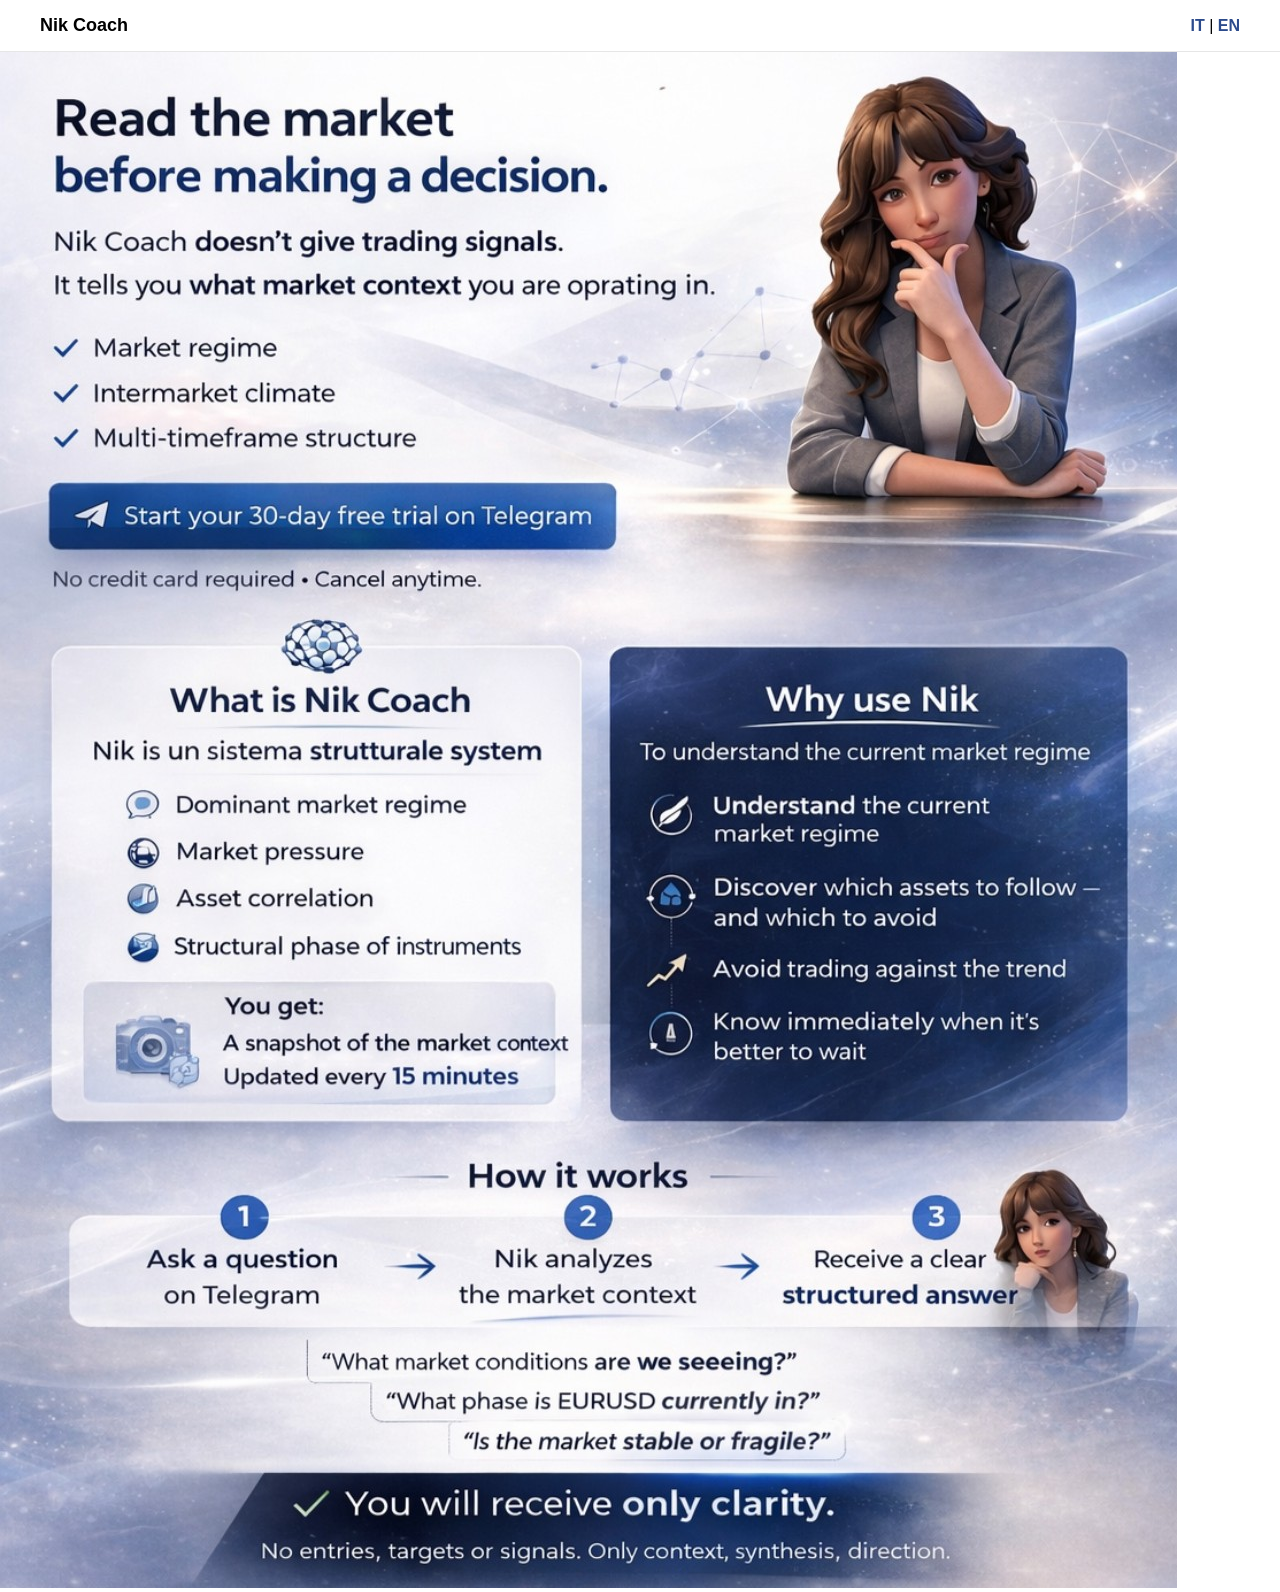
==== en.html @ 0c741415 "Create en.html" ====
<!DOCTYPE html>
<html lang="en">

<head>

<meta charset="UTF-8">
<meta name="viewport" content="width=device-width, initial-scale=1.0">

<title>Nik Coach | Read the market before making a decision</title>

<link rel="stylesheet" href="style.css">

</head>


<body>


<header class="topbar">

<div class="logo">

Nik Coach

</div>

<div class="lang">

<a href="it.html">IT</a> |
<a href="en.html">EN</a>

</div>

</header>



<section class="landing">

<img src="images/landing-en.jpeg" alt="Nik Coach market context analysis">

</section>


</body>
</html>
---- style.css ----
body{

margin:0;
padding:0;

font-family:Arial, Helvetica, sans-serif;

background:#ffffff;

}


/* HEADER */

.topbar{

display:flex;
justify-content:space-between;
align-items:center;

padding:15px 40px;

background:white;

border-bottom:1px solid #e6e6e6;

}


.logo{

display:flex;
align-items:center;
gap:10px;

font-weight:bold;
font-size:18px;

}


.logo img{

height:32px;

}


.lang a{

text-decoration:none;
color:#2c4b8c;
font-weight:bold;

}



/* HERO */

.hero img{

width:100%;
display:block;

}



/* SEO TEXT */

.seo-text{

max-width:900px;

margin:auto;

padding:40px 20px;

line-height:1.6;

text-align:center;

}



/* FOOTER IMAGE */

.footer-image img{

width:100%;
display:block;

}



/* MOBILE */

@media (max-width:768px){

.topbar{

padding:10px 20px;

}

.logo span{

font-size:16px;

}

}
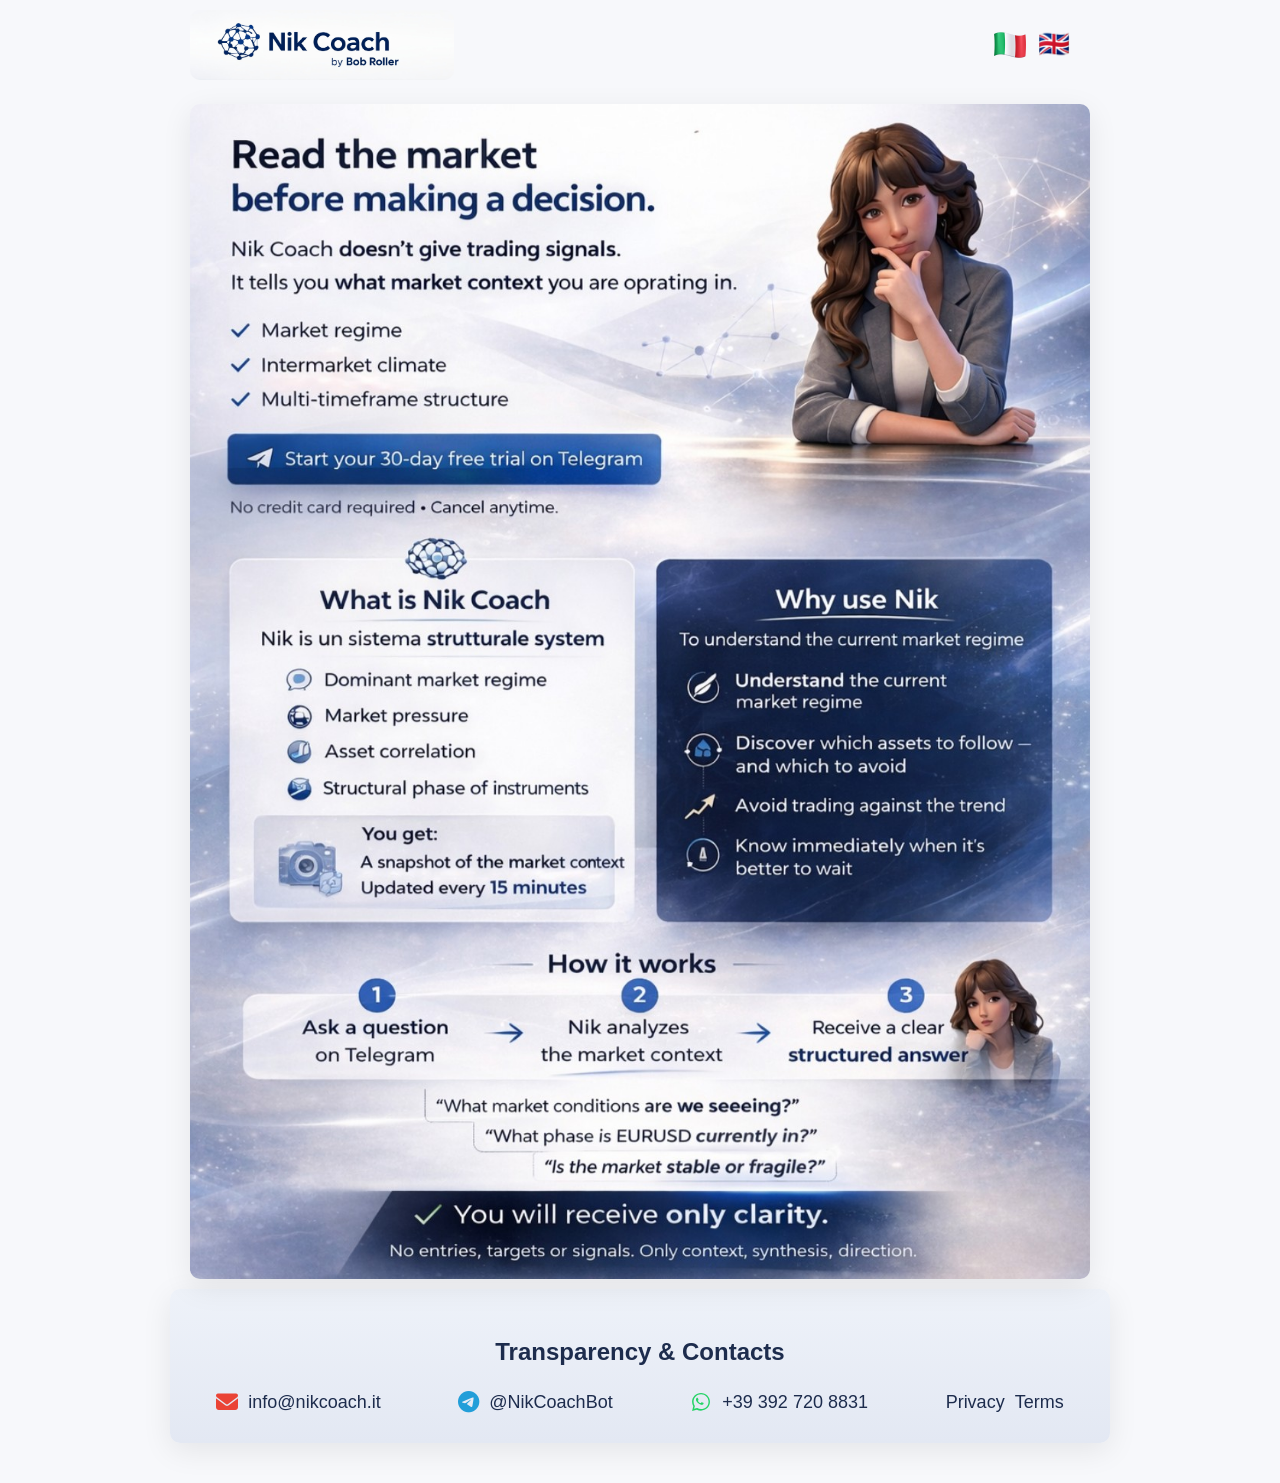
==== commit 3d228631: "Update en.html" ====
--- a/en.html
+++ b/en.html
@@ -1,3 +1,4 @@
+
 <!DOCTYPE html>
 <html lang="en">
 
@@ -8,7 +9,12 @@
 
 <title>Nik Coach | Read the market before making a decision</title>
 
+<meta name="description" content="Nik Coach is a structural market analysis system that helps understand market context before making decisions.">
+
 <link rel="stylesheet" href="style.css">
+
+<!-- FONT AWESOME -->
+<link rel="stylesheet" href="https://cdnjs.cloudflare.com/ajax/libs/font-awesome/6.5.0/css/all.min.css">
 
 </head>
 
@@ -19,15 +25,18 @@
 <header class="topbar">
 
 <div class="logo">
-
-Nik Coach
-
+<img src="images/logo.png" alt="Nik Coach">
 </div>
 
 <div class="lang">
 
-<a href="it.html">IT</a> |
-<a href="en.html">EN</a>
+<a href="it.html">
+<img src="images/flag-it.png" alt="Italian">
+</a>
+
+<a href="en.html">
+<img src="images/flag-en.png" alt="English">
+</a>
 
 </div>
 
@@ -37,10 +46,87 @@
 
 <section class="landing">
 
+<div class="landing-wrapper">
+
 <img src="images/landing-en.jpeg" alt="Nik Coach market context analysis">
+
+
+<!-- TELEGRAM AREA -->
+
+<div class="telegram-area">
+
+<div class="telegram-menu">
+
+<a href="https://t.me/NikCoachBot" target="_blank">
+<i class="fa-brands fa-apple"></i> iPhone
+</a>
+
+<a href="https://t.me/NikCoachBot" target="_blank">
+<i class="fa-brands fa-android"></i> Android
+</a>
+
+<a href="https://desktop.telegram.org/" target="_blank">
+<i class="fa-solid fa-desktop"></i> Desktop
+</a>
+
+<a href="https://web.telegram.org/" target="_blank">
+<i class="fa-solid fa-globe"></i> Web
+</a>
+
+</div>
+
+</div>
+
+</div>
 
 </section>
 
 
+
+<section class="footer-contatti">
+
+<h2>Transparency & Contacts</h2>
+
+<div class="contatti-grid">
+
+<div class="contatto">
+<i class="fa-solid fa-envelope" style="color:#EA4335;"></i>
+<a href="mailto:info@nikcoach.it">info@nikcoach.it</a>
+</div>
+
+<div class="contatto">
+<i class="fa-brands fa-telegram" style="color:#229ED9;"></i>
+<a href="https://t.me/NikCoachBot" target="_blank">@NikCoachBot</a>
+</div>
+
+<div class="contatto">
+
+<span class="icon-whatsapp" aria-hidden="true">
+
+<svg viewBox="0 0 32 32" width="22" height="22" xmlns="http://www.w3.org/2000/svg">
+
+<path fill="#25D366" d="M19.11 17.21c-.27-.14-1.6-.79-1.85-.88-.25-.09-.43-.14-.61.14-.18.27-.7.88-.86 1.06-.16.18-.31.2-.58.07-.27-.14-1.13-.42-2.15-1.35-.8-.71-1.34-1.58-1.5-1.85-.16-.27-.02-.42.12-.55.12-.12.27-.31.41-.47.14-.16.18-.27.27-.45.09-.18.05-.34-.02-.47-.07-.14-.61-1.47-.84-2.02-.22-.52-.44-.45-.61-.46h-.52c-.18 0-.47.07-.72.34-.25.27-.95.93-.95 2.26s.97 2.62 1.11 2.81c.14.18 1.9 2.89 4.61 4.05.65.28 1.16.45 1.56.58.66.21 1.27.18 1.75.11.53-.08 1.6-.65 1.82-1.28.23-.63.23-1.17.16-1.28-.07-.11-.25-.18-.52-.32z"/>
+
+<path fill="#25D366" d="M16 3C8.83 3 3 8.73 3 15.8c0 2.27.6 4.49 1.75 6.45L3 29l6.96-1.79A13.15 13.15 0 0 0 16 28.6c7.17 0 13-5.73 13-12.8C29 8.73 23.17 3 16 3zm0 23.33c-1.92 0-3.8-.5-5.46-1.45l-.39-.23-4.13 1.06 1.1-4-.25-.41a10.9 10.9 0 0 1-1.67-5.8c0-6.02 4.88-10.92 10.88-10.92s10.88 4.9 10.88 10.92c0 6.02-4.88 10.83-10.96 10.83z"/>
+
+</svg>
+
+</span>
+
+<a href="https://wa.me/393927208831" target="_blank">+39 392 720 8831</a>
+
+</div>
+
+<div class="contatto">
+<a href="privacy.html">Privacy</a>
+<a href="termini.html">Terms</a>
+</div>
+
+</div>
+
+</section>
+
+
+
 </body>
 </html>
--- a/style.css
+++ b/style.css
@@ -1,13 +1,11 @@
 body{
 
 margin:0;
-padding:0;
-
 font-family:Arial, Helvetica, sans-serif;
-
-background:#ffffff;
-
-}
+background:#f7f8fb;
+
+}
+
 
 
 /* HEADER */
@@ -18,47 +16,68 @@
 justify-content:space-between;
 align-items:center;
 
-padding:15px 40px;
-
-background:white;
-
-border-bottom:1px solid #e6e6e6;
-
-}
-
-
-.logo{
-
-display:flex;
-align-items:center;
-gap:10px;
-
-font-weight:bold;
-font-size:18px;
-
-}
-
+max-width:900px;
+margin:auto;
+
+padding:10px 0;
+
+}
+
+
+
+/* LOGO */
 
 .logo img{
 
-height:32px;
-
-}
-
-
-.lang a{
-
-text-decoration:none;
-color:#2c4b8c;
-font-weight:bold;
-
-}
-
-
-
-/* HERO */
-
-.hero img{
+height:70px;
+border-radius:10px;
+
+}
+
+
+
+/* BANDIERE */
+
+.lang{
+
+display:flex;
+gap:12px;
+margin-right:20px;
+
+}
+
+.lang img{
+
+width:32px;
+cursor:pointer;
+transition:0.2s;
+
+}
+
+.lang img:hover{
+
+transform:scale(1.1);
+
+}
+
+
+
+/* LANDING */
+
+.landing{
+
+max-width:900px;
+margin:10px auto;
+
+border-radius:10px;
+box-shadow:0 8px 30px rgba(0,0,0,0.08);
+
+overflow:hidden;
+position:relative;
+
+}
+
+.landing img{
 
 width:100%;
 display:block;
@@ -67,30 +86,183 @@
 
 
 
-/* SEO TEXT */
-
-.seo-text{
+/* AREA TELEGRAM */
+
+.telegram-area{
+
+position:absolute;
+
+top:300px;
+left:50%;
+
+transform:translateX(-50%);
+
+width:420px;
+height:70px;
+
+display:flex;
+align-items:center;
+justify-content:center;
+
+}
+
+
+
+/* MENU TELEGRAM */
+
+.telegram-menu{
+
+display:none;
+
+background:white;
+
+padding:12px 18px;
+
+border-radius:10px;
+
+box-shadow:0 10px 30px rgba(0,0,0,0.15);
+
+gap:16px;
+
+}
+
+
+
+/* LINK MENU */
+
+.telegram-menu a{
+
+text-decoration:none;
+
+color:#2c4b8c;
+
+font-weight:bold;
+
+display:flex;
+align-items:center;
+
+gap:6px;
+
+font-size:15px;
+
+}
+
+
+
+/* ICONE MENU TELEGRAM */
+
+.telegram-menu i{
+
+font-size:18px;
+
+}
+
+
+
+/* HOVER MENU */
+
+.telegram-area:hover .telegram-menu{
+
+display:flex;
+
+}
+
+
+
+/* FOOTER CONTATTI */
+
+.footer-contatti{
 
 max-width:900px;
-
-margin:auto;
-
-padding:40px 20px;
-
-line-height:1.6;
+margin:10px auto 40px auto;
+
+padding:30px 20px;
 
 text-align:center;
 
-}
-
-
-
-/* FOOTER IMAGE */
-
-.footer-image img{
-
-width:100%;
-display:block;
+background:linear-gradient(180deg,#eef2f9,#e3e8f3);
+
+border-radius:10px;
+
+box-shadow:0 8px 30px rgba(0,0,0,0.08);
+
+}
+
+
+
+/* TITOLO FOOTER */
+
+.footer-contatti h2{
+
+margin-bottom:25px;
+color:#1d2c4d;
+
+}
+
+
+
+/* GRID CONTATTI */
+
+.contatti-grid{
+
+display:flex;
+justify-content:space-around;
+align-items:center;
+flex-wrap:wrap;
+
+gap:25px;
+
+}
+
+
+
+/* BLOCCO CONTATTO */
+
+.contatto{
+
+display:flex;
+align-items:center;
+
+gap:10px;
+
+font-size:18px;
+color:#1d2c4d;
+
+}
+
+
+
+/* ICONE CONTATTI FONT AWESOME */
+
+.contatto i{
+
+font-size:22px;
+
+}
+
+
+
+/* ICONA WHATSAPP SVG */
+
+.icon-whatsapp{
+
+display:flex;
+align-items:center;
+justify-content:center;
+
+width:22px;
+height:22px;
+
+}
+
+
+
+/* LINK CONTATTI */
+
+.contatto a{
+
+text-decoration:none;
+color:#1d2c4d;
 
 }
 
@@ -101,15 +273,70 @@
 @media (max-width:768px){
 
 .topbar{
-
 padding:10px 20px;
-
-}
-
-.logo span{
-
-font-size:16px;
-
-}
-
-}
+}
+
+.landing{
+max-width:100%;
+margin:10px auto;
+}
+
+.logo img{
+height:55px;
+}
+
+/* TELEGRAM */
+
+.telegram-area{
+top:100px;
+width:280px;
+}
+
+.telegram-menu{
+flex-direction:column;
+}
+
+/* FOOTER MOBILE */
+
+.footer-contatti{
+
+max-width:100%;
+margin:20px auto;
+
+padding:25px 20px;
+
+}
+
+.footer-contatti h2{
+font-size:24px;
+}
+
+.contatti-grid{
+
+flex-direction:column;
+align-items:center;
+
+gap:18px;
+
+}
+
+.contatto{
+
+font-size:17px;
+
+}
+
+.contatto i{
+
+font-size:20px;
+
+}
+
+.icon-whatsapp{
+
+width:20px;
+height:20px;
+
+}
+
+}
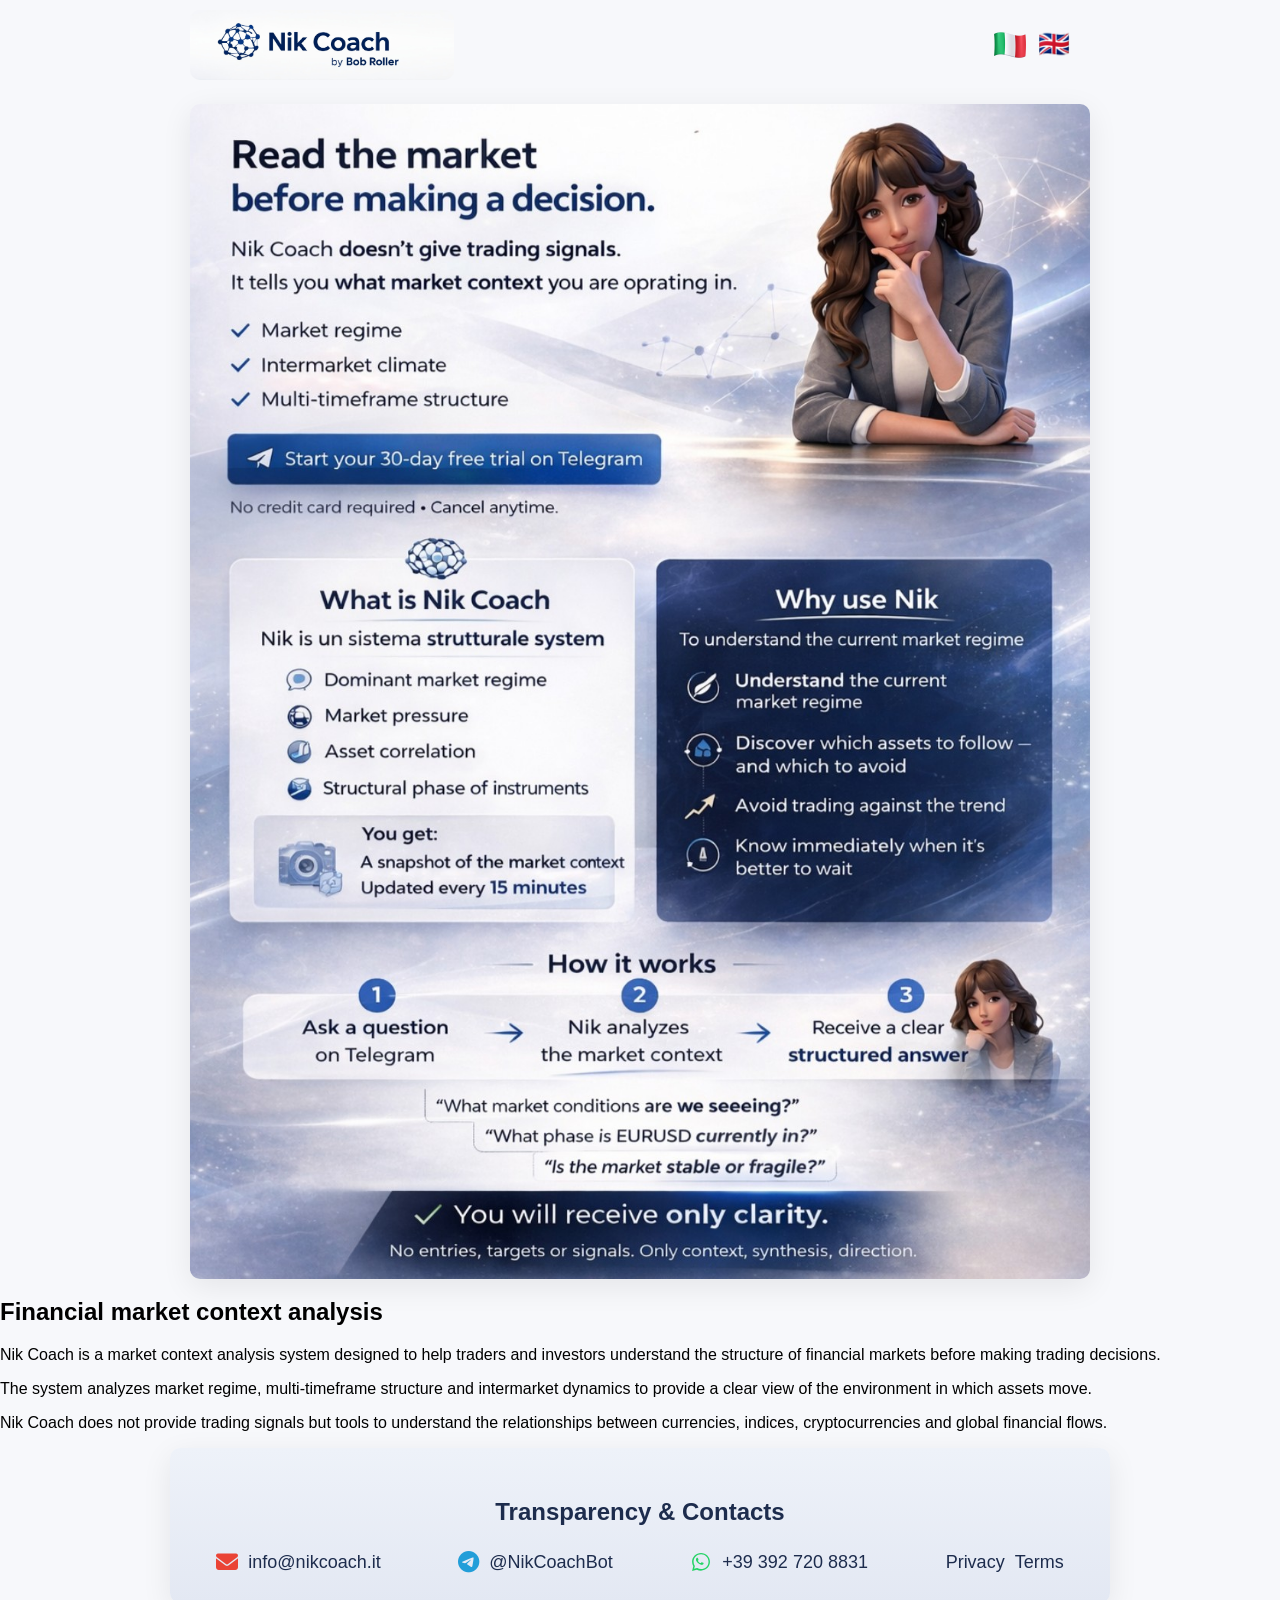
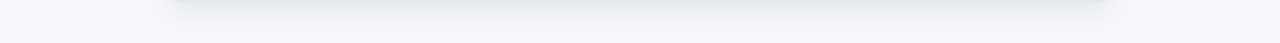
==== commit 651fbcd6: "Update en.html" ====
--- a/en.html
+++ b/en.html
@@ -1,3 +1,4 @@
+
 
 <!DOCTYPE html>
 <html lang="en">
@@ -7,14 +8,58 @@
 <meta charset="UTF-8">
 <meta name="viewport" content="width=device-width, initial-scale=1.0">
 
-<title>Nik Coach | Read the market before making a decision</title>
+<title>Nik Coach | Market Context Analysis for Traders</title>
 
-<meta name="description" content="Nik Coach is a structural market analysis system that helps understand market context before making decisions.">
+<meta name="description" content="Nik Coach analyzes financial market context and helps traders understand market regime, structure and intermarket dynamics before making trading decisions.">
+
+<meta name="keywords" content="market analysis, market context, trading tools, intermarket analysis, trading system, financial markets">
+
+<meta name="author" content="Roberto Pattini">
+
+<link rel="canonical" href="https://nikcoach.it/en.html">
+
+<link rel="alternate" hreflang="it" href="https://nikcoach.it/it.html">
+<link rel="alternate" hreflang="en" href="https://nikcoach.it/en.html">
+
+<!-- Open Graph -->
+
+<meta property="og:title" content="Nik Coach">
+<meta property="og:description" content="Read the market before making a decision.">
+<meta property="og:image" content="https://nikcoach.it/images/landing-en.jpeg">
+<meta property="og:type" content="website">
+<meta property="og:url" content="https://nikcoach.it/en.html">
+
+<!-- Twitter -->
+
+<meta name="twitter:card" content="summary_large_image">
+<meta name="twitter:title" content="Nik Coach">
+<meta name="twitter:description" content="Read the market before making a decision.">
+<meta name="twitter:image" content="https://nikcoach.it/images/landing-en.jpeg">
 
 <link rel="stylesheet" href="style.css">
 
 <!-- FONT AWESOME -->
 <link rel="stylesheet" href="https://cdnjs.cloudflare.com/ajax/libs/font-awesome/6.5.0/css/all.min.css">
+
+<!-- SCHEMA MARKUP -->
+
+<script type="application/ld+json">
+
+{
+"@context": "https://schema.org",
+"@type": "SoftwareApplication",
+"name": "Nik Coach",
+"applicationCategory": "FinanceApplication",
+"operatingSystem": "Web",
+"description": "Financial market context analysis system for traders and investors.",
+"creator": {
+"@type": "Person",
+"name": "Roberto Pattini"
+},
+"url": "https://nikcoach.it"
+}
+
+</script>
 
 </head>
 
@@ -50,7 +95,6 @@
 
 <img src="images/landing-en.jpeg" alt="Nik Coach market context analysis">
 
-
 <!-- TELEGRAM AREA -->
 
 <div class="telegram-area">
@@ -78,6 +122,28 @@
 </div>
 
 </div>
+
+</section>
+
+
+
+<!-- SEO SEMANTIC BLOCK -->
+
+<section class="seo-text">
+
+<h1>Financial market context analysis</h1>
+
+<p>
+Nik Coach is a market context analysis system designed to help traders and investors understand the structure of financial markets before making trading decisions.
+</p>
+
+<p>
+The system analyzes market regime, multi-timeframe structure and intermarket dynamics to provide a clear view of the environment in which assets move.
+</p>
+
+<p>
+Nik Coach does not provide trading signals but tools to understand the relationships between currencies, indices, cryptocurrencies and global financial flows.
+</p>
 
 </section>
 
@@ -126,7 +192,5 @@
 
 </section>
 
-
-
 </body>
 </html>
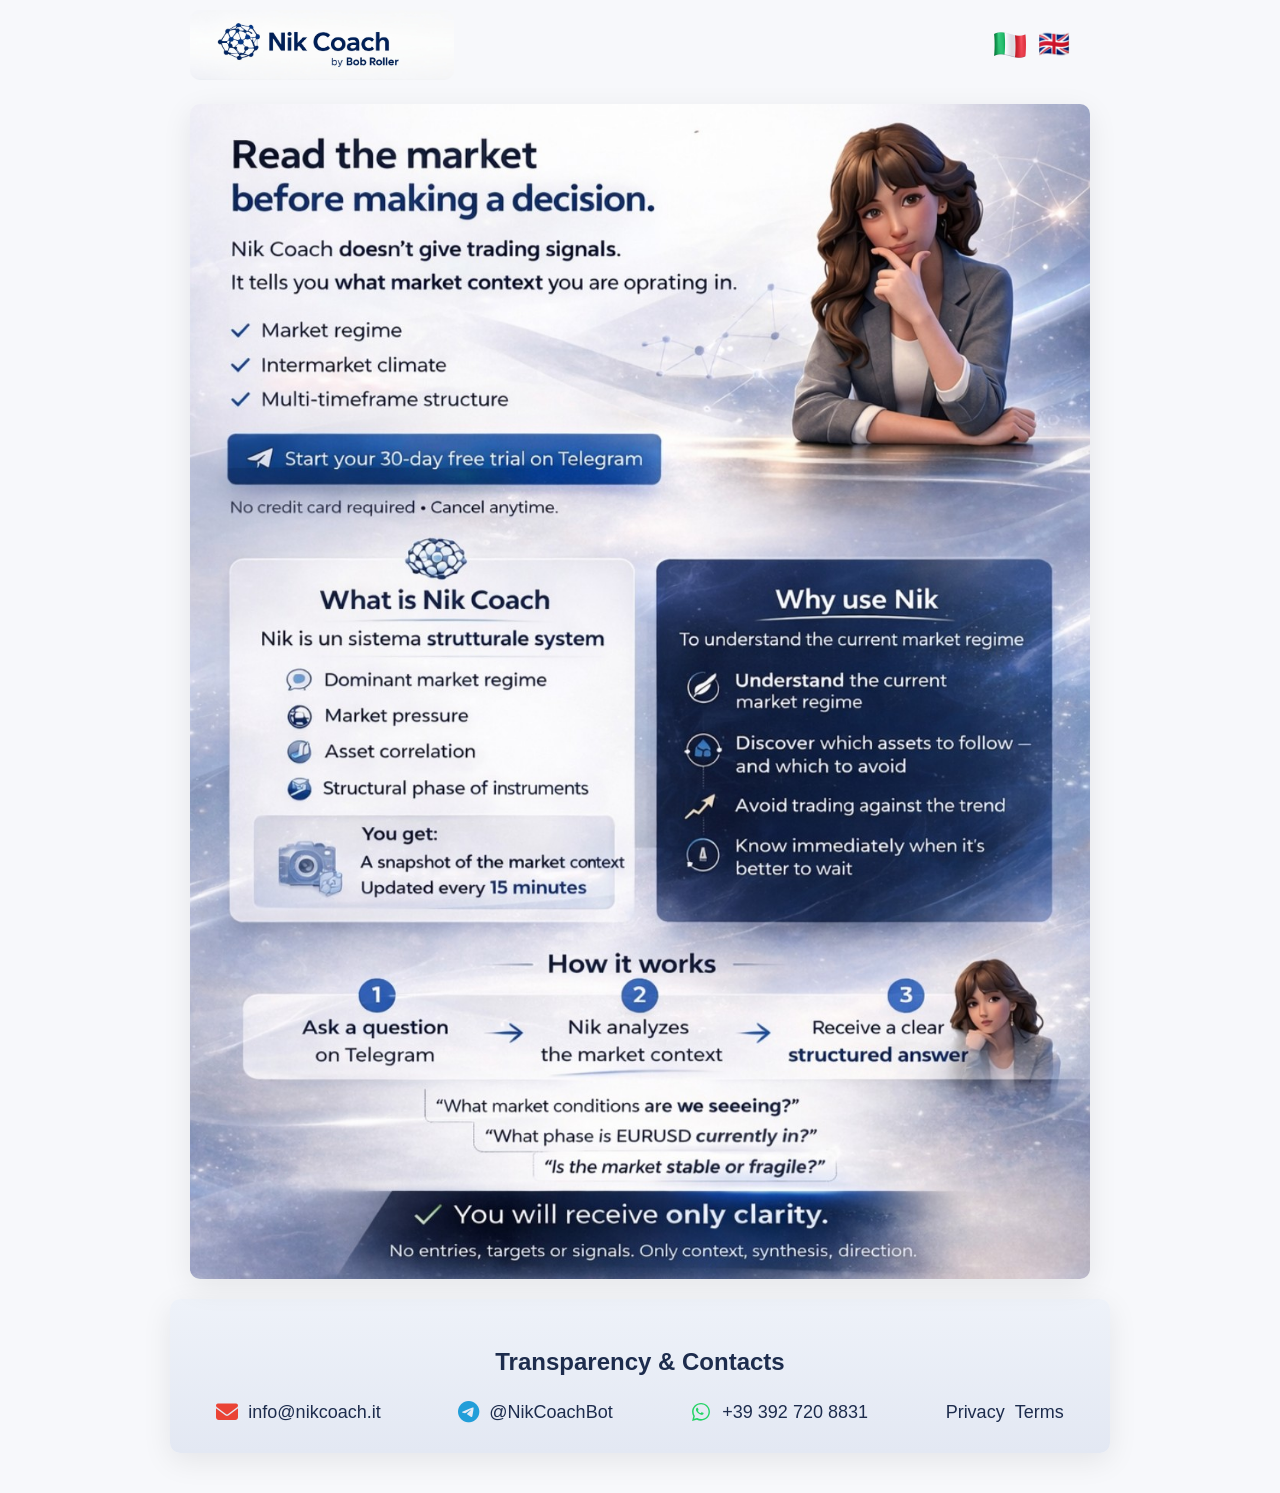
==== commit 7deef6c7: "Update en.html" ====
--- a/en.html
+++ b/en.html
@@ -41,8 +41,17 @@
 <!-- FONT AWESOME -->
 <link rel="stylesheet" href="https://cdnjs.cloudflare.com/ajax/libs/font-awesome/6.5.0/css/all.min.css">
 
+<!-- Google tag (gtag.js) -->
+<script async src="https://www.googletagmanager.com/gtag/js?id=G-37ZLH8QXSR"></script>
+<script>
+  window.dataLayer = window.dataLayer || [];
+  function gtag(){dataLayer.push(arguments);}
+  gtag('js', new Date());
+
+  gtag('config', 'G-37ZLH8QXSR');
+</script>
+  
 <!-- SCHEMA MARKUP -->
-
 <script type="application/ld+json">
 
 {
--- a/style.css
+++ b/style.css
@@ -339,4 +339,22 @@
 
 }
 
-}
+} 
+
+ /* SEO TEXT (INVISIBILE PER UTENTI, VISIBILE PER GOOGLE) */
+
+.seo-text{
+
+max-width:900px;
+margin:0 auto;
+
+padding:0;
+
+font-size:0;
+line-height:0;
+
+color:transparent;
+
+
+
+}
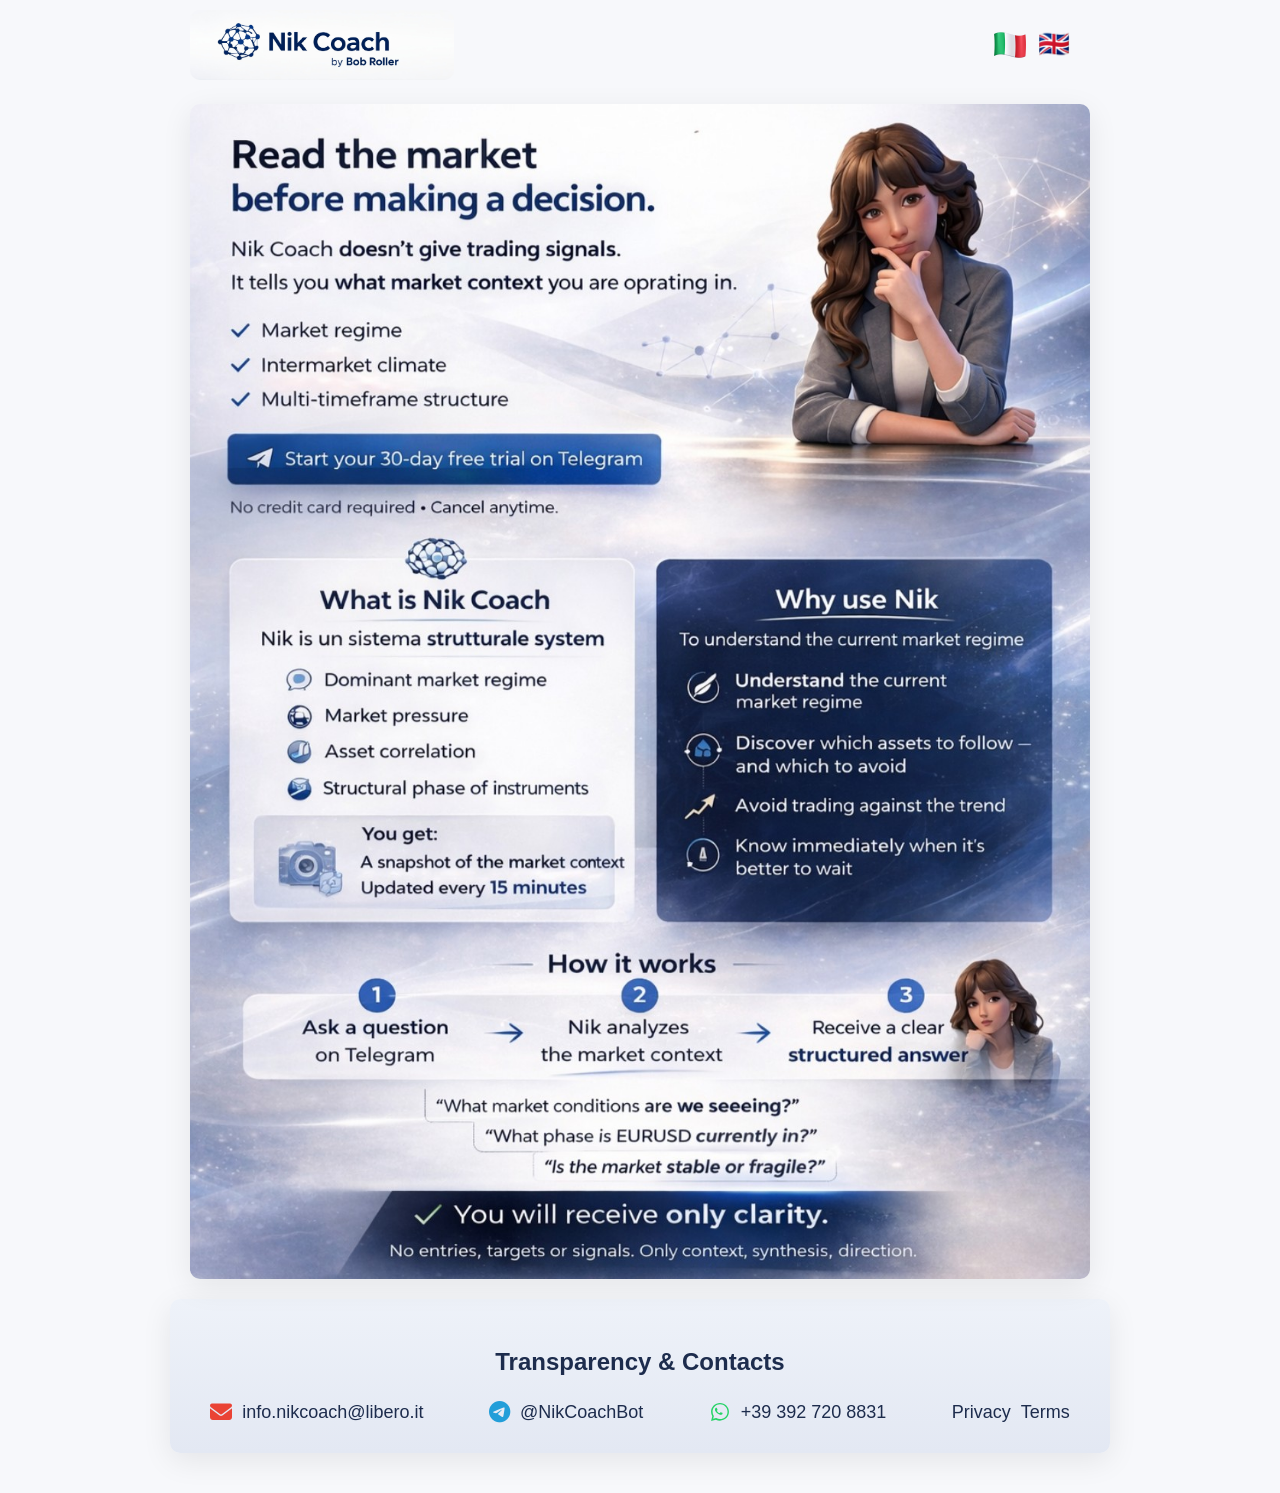
==== commit 7bb7f855: "Update en.html" ====
--- a/en.html
+++ b/en.html
@@ -110,19 +110,23 @@
 
 <div class="telegram-menu">
 
-<a href="https://t.me/NikCoachBot" target="_blank">
+<a href="https://t.me/NikCoachBot" target="_blank"
+onclick="gtag('event','telegram_click',{'event_category':'engagement','event_label':'iphone_en'});">
 <i class="fa-brands fa-apple"></i> iPhone
 </a>
 
-<a href="https://t.me/NikCoachBot" target="_blank">
+<a href="https://t.me/NikCoachBot" target="_blank"
+onclick="gtag('event','telegram_click',{'event_category':'engagement','event_label':'android_en'});">
 <i class="fa-brands fa-android"></i> Android
 </a>
 
-<a href="https://desktop.telegram.org/" target="_blank">
+<a href="https://desktop.telegram.org/" target="_blank"
+onclick="gtag('event','telegram_click',{'event_category':'engagement','event_label':'desktop_en'});">
 <i class="fa-solid fa-desktop"></i> Desktop
 </a>
 
-<a href="https://web.telegram.org/" target="_blank">
+<a href="https://web.telegram.org/" target="_blank"
+onclick="gtag('event','telegram_click',{'event_category':'engagement','event_label':'web_en'});">
 <i class="fa-solid fa-globe"></i> Web
 </a>
 
@@ -166,7 +170,7 @@
 
 <div class="contatto">
 <i class="fa-solid fa-envelope" style="color:#EA4335;"></i>
-<a href="mailto:info@nikcoach.it">info@nikcoach.it</a>
+<a href="mailto:info.nikcoach@libero.it">info.nikcoach@libero.it</a>
 </div>
 
 <div class="contatto">
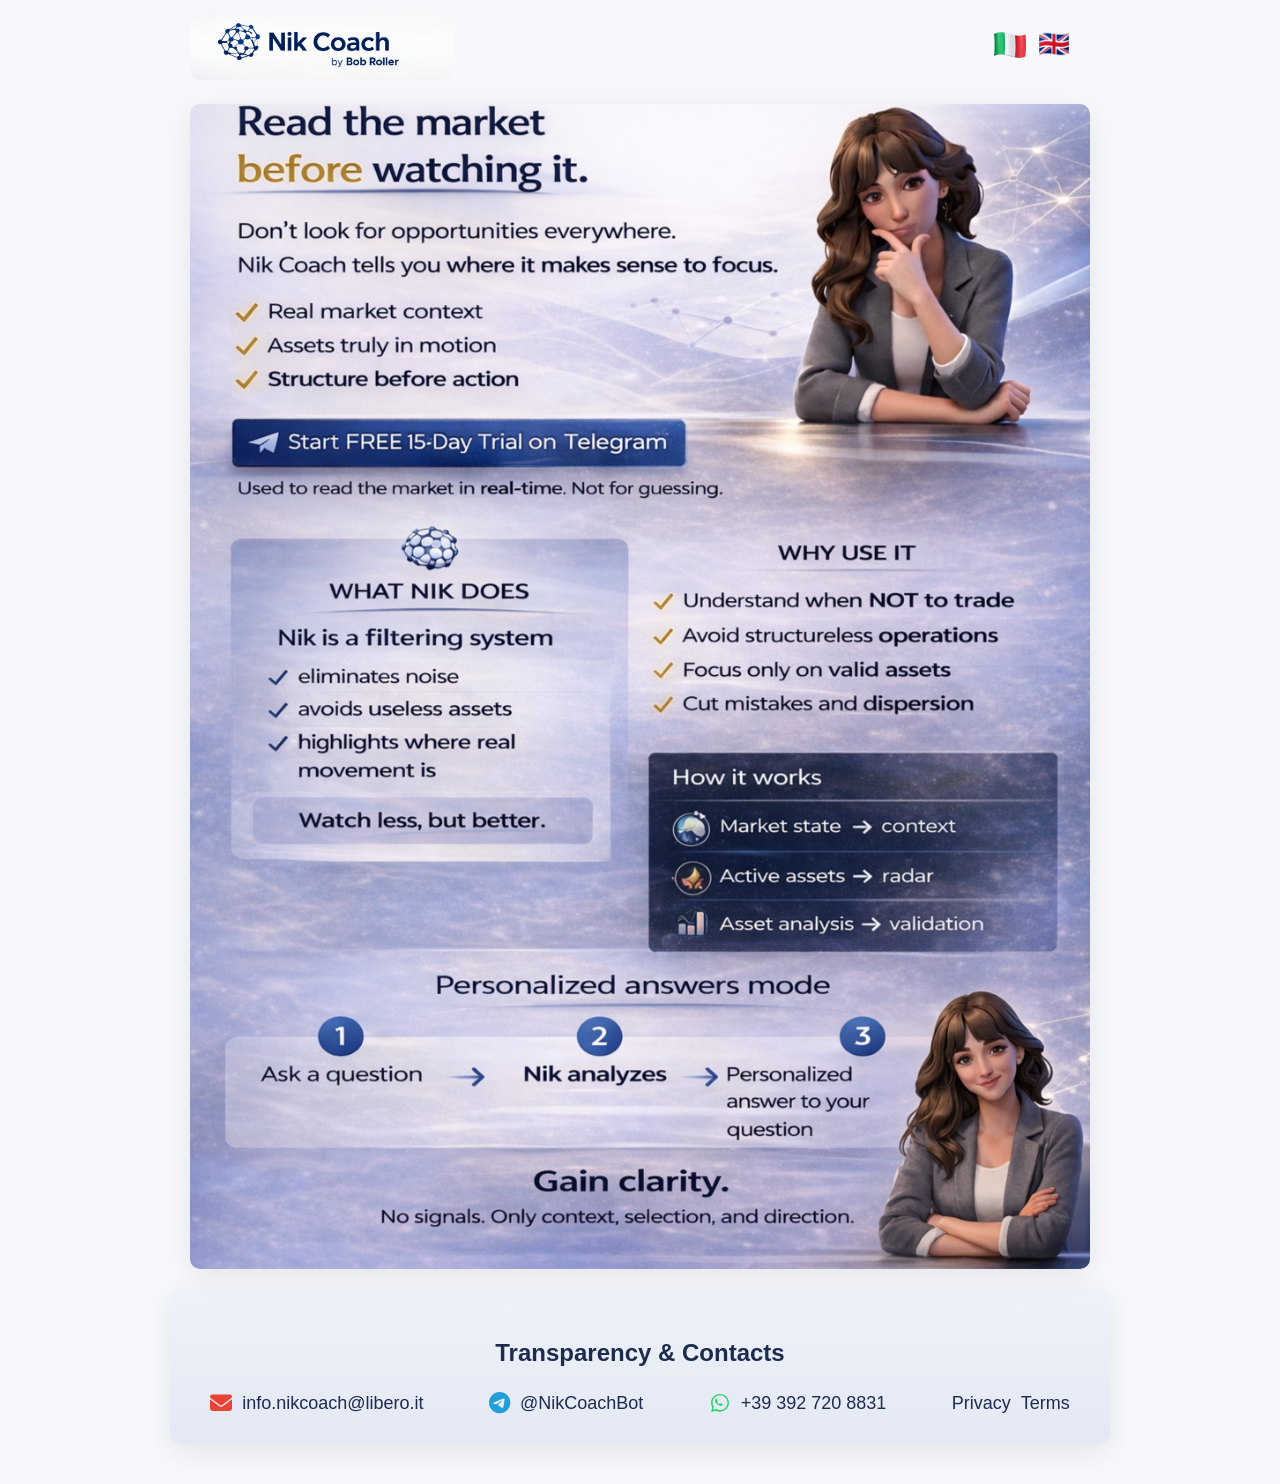
==== commit d2592c22: "Update en.html" ====
--- a/en.html
+++ b/en.html
@@ -18,23 +18,23 @@
 
 <link rel="canonical" href="https://nikcoach.it/en.html">
 
-<link rel="alternate" hreflang="it" href="https://nikcoach.it/it.html">
-<link rel="alternate" hreflang="en" href="https://nikcoach.it/en.html">
+<link rel="alternate" hreflang="it" href="https://nikcoach.io/it.html">
+<link rel="alternate" hreflang="en" href="https://nikcoach.io/en.html">
 
 <!-- Open Graph -->
 
 <meta property="og:title" content="Nik Coach">
 <meta property="og:description" content="Read the market before making a decision.">
-<meta property="og:image" content="https://nikcoach.it/images/landing-en.jpeg">
+<meta property="og:image" content="https://nikcoach.io/images/NIK_en_1.png">
 <meta property="og:type" content="website">
-<meta property="og:url" content="https://nikcoach.it/en.html">
+<meta property="og:url" content="https://nikcoach.io/en.html">
 
 <!-- Twitter -->
 
 <meta name="twitter:card" content="summary_large_image">
 <meta name="twitter:title" content="Nik Coach">
 <meta name="twitter:description" content="Read the market before making a decision.">
-<meta name="twitter:image" content="https://nikcoach.it/images/landing-en.jpeg">
+<meta name="twitter:image" content="https://nikcoach.io/images/NIK_en_1.png">
 
 <link rel="stylesheet" href="style.css">
 
@@ -102,7 +102,7 @@
 
 <div class="landing-wrapper">
 
-<img src="images/landing-en.jpeg" alt="Nik Coach market context analysis">
+<img src="images/NIK_en_1.png" alt="Nik Coach market context analysis">
 
 <!-- TELEGRAM AREA -->
 
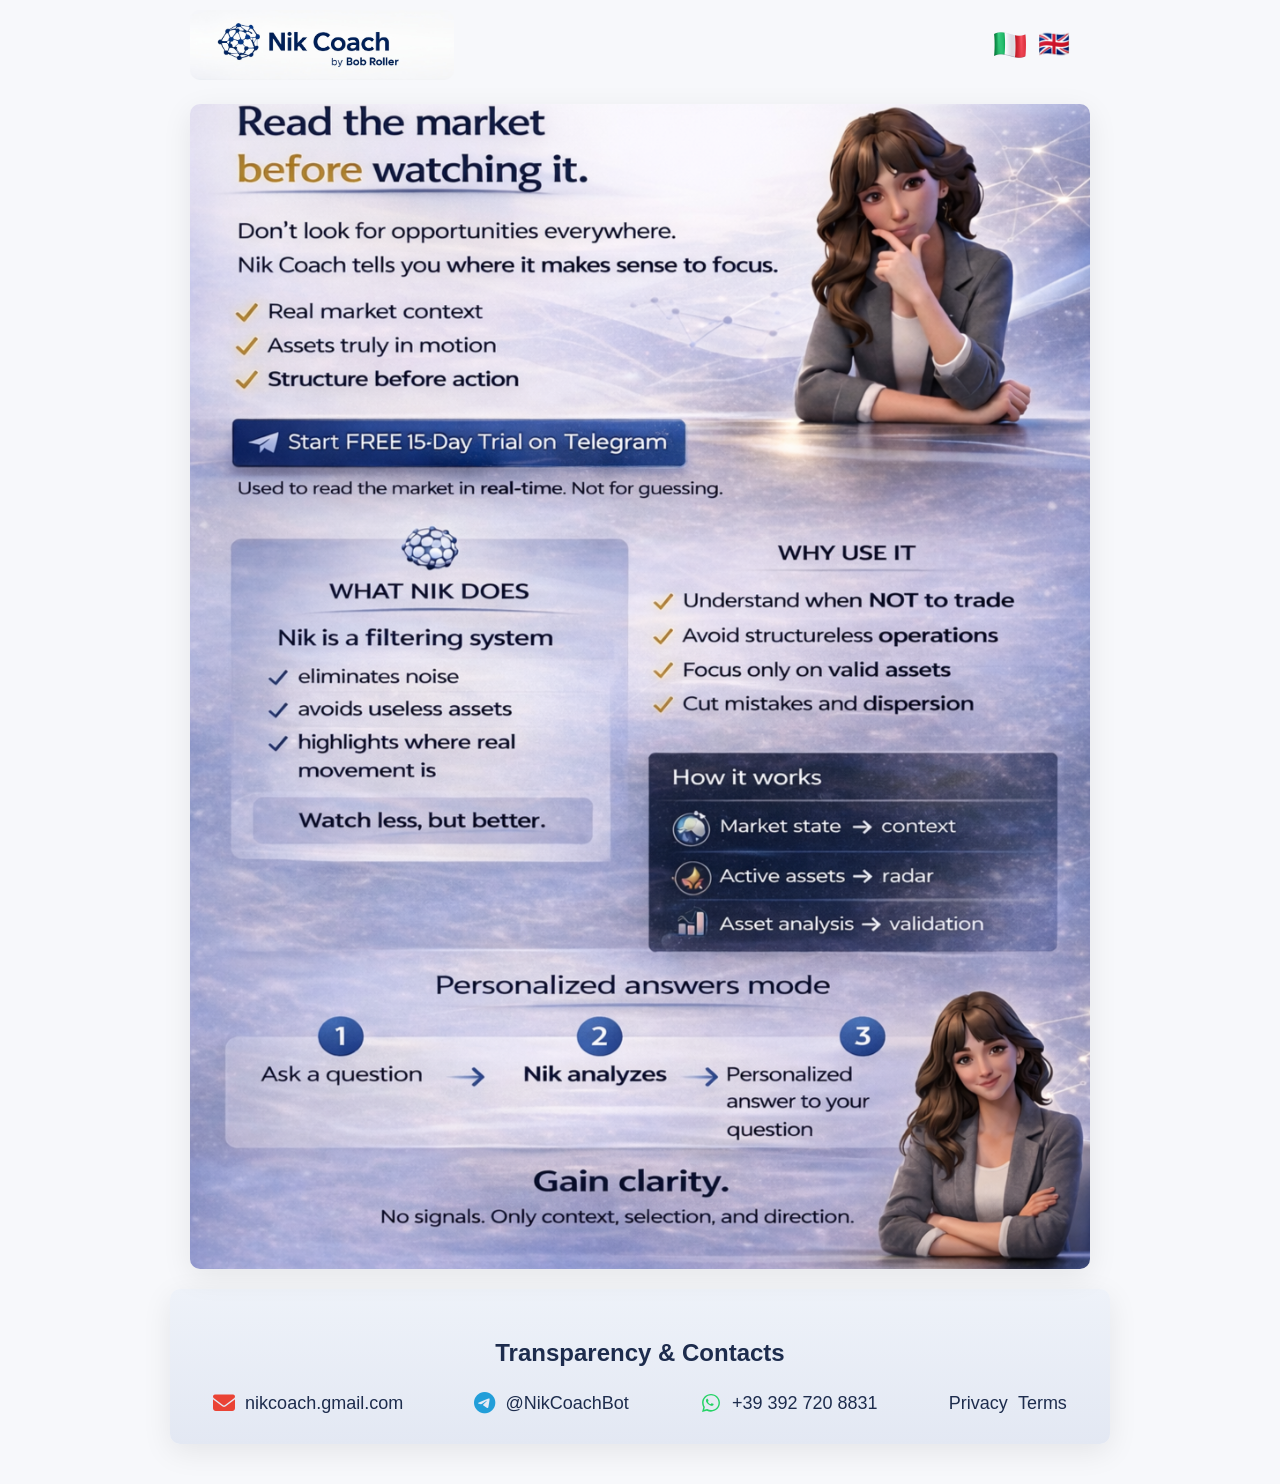
==== commit 4a1f92ad: "Update en.html" ====
--- a/en.html
+++ b/en.html
@@ -170,7 +170,7 @@
 
 <div class="contatto">
 <i class="fa-solid fa-envelope" style="color:#EA4335;"></i>
-<a href="mailto:info.nikcoach@libero.it">info.nikcoach@libero.it</a>
+<a href="mailto:info.nikcoach@libero.it">nikcoach.gmail.com</a>
 </div>
 
 <div class="contatto">
